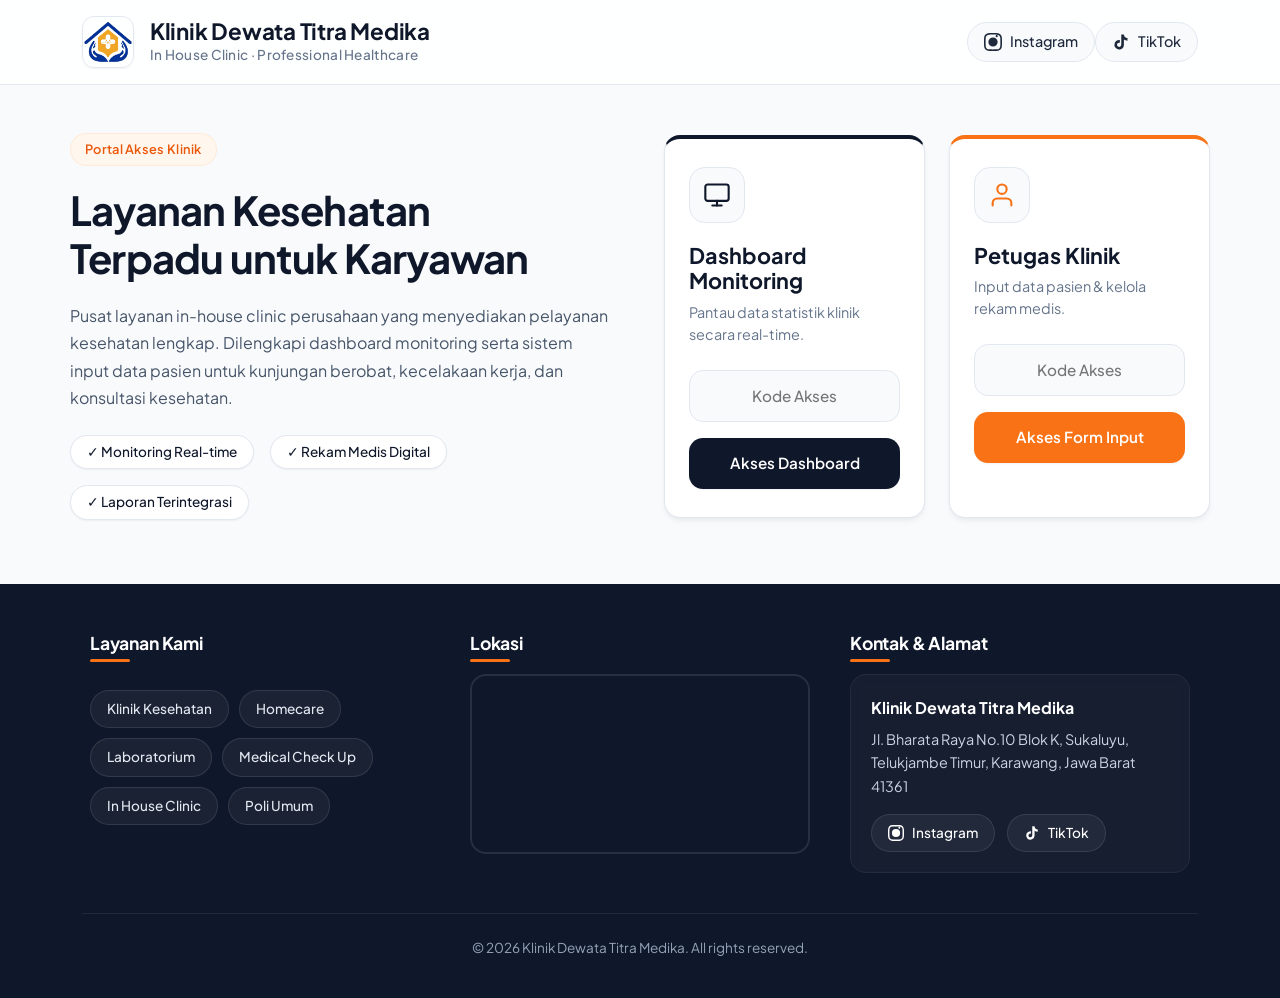
==== index.html @ 8e3abdab "Add files via upload" ====
<!DOCTYPE html>
<html lang="id">
<head>
    <meta charset="UTF-8">
    <meta name="viewport" content="width=device-width, initial-scale=1.0">
    <title>Portal Menu · Klinik Dewata Titra Medika</title>
    
    <!-- Google Fonts: Plus Jakarta Sans -->
    <link rel="preconnect" href="https://fonts.googleapis.com">
    <link rel="preconnect" href="https://fonts.gstatic.com" crossorigin>
    <link href="https://fonts.googleapis.com/css2?family=Plus+Jakarta+Sans:wght@400;500;600;700;800&display=swap" rel="stylesheet">
    
    <!-- Bootstrap 5 CSS -->
    <link href="https://cdn.jsdelivr.net/npm/bootstrap@5.3.0/dist/css/bootstrap.min.css" rel="stylesheet">
    <link rel="stylesheet" href="style.css">
</head>
<body class="d-flex flex-column min-vh-100">

    <!-- WRAPPER -->
    <div class="flex-grow-1">
        
        <!-- HEADER MODERN -->
        <header class="header-modern">
            <div class="container">
                <div class="header-content">
                    <div class="brand-area">
                        <div class="logo-wrapper">
                            <img src="logo.png" alt="Logo Klinik" onerror="this.src='data:image/svg+xml;charset=UTF-8,%3Csvg xmlns=\'http://www.w3.org/2000/svg\' viewBox=\'0 0 100 100\'%3E%3Crect width=\'100\' height=\'100\' fill=\'%231E293B\'/%3E%3Ctext x=\'50\' y=\'55\' font-family=\'Arial\' font-size=\'40\' fill=\'white\' text-anchor=\'middle\'%3E+%3C/text%3E%3C/svg%3E'">
                        </div>
                        <div class="brand-text">
                            <h1 class="brand-title">Klinik Dewata Titra Medika</h1>
                            <span class="brand-subtitle">In House Clinic · Professional Healthcare</span>
                        </div>
                    </div>
                    <div class="header-actions d-none d-lg-flex">
                        <a href="https://www.instagram.com/klinikdewatatirtaofficial" target="_blank" rel="noopener noreferrer" class="btn-social-header">
                            <svg viewBox="0 0 24 24" fill="currentColor" width="18" height="18"><path d="M12 2.163c3.204 0 3.584.012 4.85.07 3.252.148 4.771 1.691 4.919 4.919.058 1.265.069 1.645.069 4.849 0 3.205-.012 3.584-.069 4.849-.149 3.225-1.664 4.771-4.919 4.919-1.266.058-1.644.07-4.85.07-3.204 0-3.584-.012-4.849-.07-3.26-.149-4.771-1.699-4.919-4.92-.058-1.265-.07-1.644-.07-4.849 0-3.204.013-3.583.07-4.849.149-3.227 1.664-4.771 4.919-4.919 1.266-.057 1.645-.069 4.849-.069zm0-2.163c-3.259 0-3.667.014-4.947.072-4.358.2-6.78 2.618-6.98 6.98-.059 1.281-.073 1.689-.073 4.948 0 3.259.014 3.668.072 4.948.2 4.358 2.618 6.78 6.98 6.98 1.281.058 1.689.072 4.948.072 3.259 0 3.668-.014 4.948-.072 4.354-.2 6.782-2.618 6.979-6.98.059-1.28.073-1.689.073-4.948 0-3.259-.014-3.667-.072-4.947-.196-4.354-2.617-6.78-6.979-6.98-1.281-.059-1.69-.073-4.949-.073zM5.838 12a6.162 6.162 0 1112.324 0 6.162 6.162 0 01-12.324 0zM12 16a4 4 0 110-8 4 4 0 010 8zm4.965-10.322a1.44 1.44 0 110-2.881 1.44 1.44 0 010 2.881z"></path></svg>
                            <span>Instagram</span>
                        </a>
                        <a href="https://www.tiktok.com/@klinikdewatatirta" target="_blank" rel="noopener noreferrer" class="btn-social-header">
                            <svg viewBox="0 0 24 24" fill="currentColor" width="18" height="18"><path d="M19.59 6.69a4.83 4.83 0 0 1-3.77-4.25V2h-3.45v13.67a2.89 2.89 0 0 1-5.1 1.82 2.9 2.9 0 0 1 2.31-4.64 2.93 2.93 0 0 1 .88.13V9.4a6.84 6.84 0 0 0-1-.05A6.33 6.33 0 0 0 5 20.1a6.34 6.34 0 0 0 10.86-4.43v-7a8.16 8.16 0 0 0 4.77 1.52v-3.4a4.85 4.85 0 0 1-.96-.1z"></path></svg>
                            <span>TikTok</span>
                        </a>
                    </div>
                </div>
            </div>
        </header>

        <!-- MAIN HERO SECTION -->
        <main class="main-modern container">
            <div class="row align-items-center g-5">
                <!-- Left: Hero text -->
                <div class="col-12 col-lg-6">
                    <div class="hero-content">
                        <div class="hero-badge">Portal Akses Klinik</div>
                        <h2 class="hero-title">Layanan Kesehatan <br>Terpadu untuk Karyawan</h2>
                        <p class="hero-description">Pusat layanan in-house clinic perusahaan yang menyediakan pelayanan kesehatan lengkap. Dilengkapi dashboard monitoring serta sistem input data pasien untuk kunjungan berobat, kecelakaan kerja, dan konsultasi kesehatan.</p>
                        <div class="hero-features d-flex flex-wrap gap-3 mt-4">
                            <span class="feature-tag">✓ Monitoring Real-time</span>
                            <span class="feature-tag">✓ Rekam Medis Digital</span>
                            <span class="feature-tag">✓ Laporan Terintegrasi</span>
                        </div>
                    </div>
                </div>

                <!-- Right: Action Cards -->
                <div class="col-12 col-lg-6">
                    <div class="row g-4">
                        <div class="col-12 col-md-6">
                            <div class="card-modern card-dashboard">
                                <div class="card-icon-wrapper">
                                    <svg viewBox="0 0 24 24" fill="none" stroke="currentColor" stroke-width="1.5" stroke-linecap="round" stroke-linejoin="round">
                                        <rect x="2" y="3" width="20" height="14" rx="2" ry="2"></rect>
                                        <line x1="8" y1="21" x2="16" y2="21"></line>
                                        <line x1="12" y1="17" x2="12" y2="21"></line>
                                    </svg>
                                </div>
                                <h4 class="card-modern-title">Dashboard Monitoring</h4>
                                <p class="card-modern-text">Pantau data statistik klinik secara real-time.</p>
                                <form class="mt-3" onsubmit="handleLogin(event, 'dewata', 'Dashboard/dash.html', 'btnMonitor', 'inputMonitor')">
                                    <div class="input-group-modern">
                                        <input type="password" id="inputMonitor" class="form-control-modern" placeholder="Kode Akses" required autocomplete="off">
                                    </div>
                                    <button type="submit" id="btnMonitor" class="btn-modern btn-modern-primary mt-3">
                                        <span class="btn-text">Akses Dashboard</span>
                                        <div class="spinner-border spinner-border-sm custom-spinner d-none ms-2" role="status"></div>
                                    </button>
                                </form>
                            </div>
                        </div>
                        <div class="col-12 col-md-6">
                            <div class="card-modern card-petugas">
                                <div class="card-icon-wrapper">
                                    <svg viewBox="0 0 24 24" fill="none" stroke="currentColor" stroke-width="1.5" stroke-linecap="round" stroke-linejoin="round">
                                        <path d="M20 21v-2a4 4 0 0 0-4-4H8a4 4 0 0 0-4 4v2"></path>
                                        <circle cx="12" cy="7" r="4"></circle>
                                    </svg>
                                </div>
                                <h4 class="card-modern-title">Petugas Klinik</h4>
                                <p class="card-modern-text">Input data pasien & kelola rekam medis.</p>
                                <form class="mt-3" onsubmit="handleLogin(event, 'ihc', 'input/input.html', 'btnPetugas', 'inputPetugas')">
                                    <div class="input-group-modern">
                                        <input type="password" id="inputPetugas" class="form-control-modern" placeholder="Kode Akses" required autocomplete="off">
                                    </div>
                                    <button type="submit" id="btnPetugas" class="btn-modern btn-modern-secondary mt-3">
                                        <span class="btn-text">Akses Form Input</span>
                                        <div class="spinner-border spinner-border-sm custom-spinner d-none ms-2" role="status"></div>
                                    </button>
                                </form>
                            </div>
                        </div>
                    </div>
                </div>
            </div>
        </main>
    </div>

    <!-- FOOTER MODERN -->
    <footer class="footer-modern">
        <div class="container">
            <div class="row g-4">
                <!-- Kolom 1: Layanan -->
                <div class="col-12 col-md-4">
                    <div class="footer-widget">
                        <h5 class="footer-title">Layanan Kami</h5>
                        <div class="footer-services">
                            <span class="service-badge">Klinik Kesehatan</span>
                            <span class="service-badge">Homecare</span>
                            <span class="service-badge">Laboratorium</span>
                            <span class="service-badge">Medical Check Up</span>
                            <span class="service-badge">In House Clinic</span>
                            <span class="service-badge">Poli Umum</span>
                        </div>
                    </div>
                </div>
                <!-- Kolom 2: Map -->
                <div class="col-12 col-md-4">
                    <div class="footer-widget">
                        <h5 class="footer-title">Lokasi</h5>
                        <div class="footer-map-wrapper">
                            <iframe src="https://www.google.com/maps/embed?pb=!1m18!1m12!1m3!1d3965.481881244488!2d107.28237437355602!3d-6.331557961949011!2m3!1f0!2f0!3f0!3m2!1i1024!2i768!4f13.1!3m3!1m2!1s0x2e699d100906e753%3A0x93b13d843b9dfa4a!2sKlinik%20Dewata%20Tirta%20Medika%20Karawang!5e0!3m2!1sen!2sid!4v1776524588503!5m2!1sen!2sid" style="border:0;" allowfullscreen="" loading="lazy"></iframe>
                        </div>
                    </div>
                </div>
                <!-- Kolom 3: Alamat & Sosmed -->
                <div class="col-12 col-md-4">
                    <div class="footer-widget">
                        <h5 class="footer-title">Kontak & Alamat</h5>
                        <div class="footer-address-box">
                            <p class="mb-2"><strong>Klinik Dewata Titra Medika</strong></p>
                            <p class="mb-3">Jl. Bharata Raya No.10 Blok K, Sukaluyu, Telukjambe Timur, Karawang, Jawa Barat 41361</p>
                            <div class="footer-social-links">
                                <a href="https://www.instagram.com/klinikdewatatirtaofficial" target="_blank" rel="noopener noreferrer" class="social-link-footer">
                                    <svg viewBox="0 0 24 24" fill="currentColor" width="16" height="16"><path d="M12 2.163c3.204 0 3.584.012 4.85.07 3.252.148 4.771 1.691 4.919 4.919.058 1.265.069 1.645.069 4.849 0 3.205-.012 3.584-.069 4.849-.149 3.225-1.664 4.771-4.919 4.919-1.266.058-1.644.07-4.85.07-3.204 0-3.584-.012-4.849-.07-3.26-.149-4.771-1.699-4.919-4.92-.058-1.265-.07-1.644-.07-4.849 0-3.204.013-3.583.07-4.849.149-3.227 1.664-4.771 4.919-4.919 1.266-.057 1.645-.069 4.849-.069zm0-2.163c-3.259 0-3.667.014-4.947.072-4.358.2-6.78 2.618-6.98 6.98-.059 1.281-.073 1.689-.073 4.948 0 3.259.014 3.668.072 4.948.2 4.358 2.618 6.78 6.98 6.98 1.281.058 1.689.072 4.948.072 3.259 0 3.668-.014 4.948-.072 4.354-.2 6.782-2.618 6.979-6.98.059-1.28.073-1.689.073-4.948 0-3.259-.014-3.667-.072-4.947-.196-4.354-2.617-6.78-6.979-6.98-1.281-.059-1.69-.073-4.949-.073zM5.838 12a6.162 6.162 0 1112.324 0 6.162 6.162 0 01-12.324 0zM12 16a4 4 0 110-8 4 4 0 010 8zm4.965-10.322a1.44 1.44 0 110-2.881 1.44 1.44 0 010 2.881z"></path></svg>
                                    Instagram
                                </a>
                                <a href="https://www.tiktok.com/@klinikdewatatirta" target="_blank" rel="noopener noreferrer" class="social-link-footer">
                                    <svg viewBox="0 0 24 24" fill="currentColor" width="16" height="16"><path d="M19.59 6.69a4.83 4.83 0 0 1-3.77-4.25V2h-3.45v13.67a2.89 2.89 0 0 1-5.1 1.82 2.9 2.9 0 0 1 2.31-4.64 2.93 2.93 0 0 1 .88.13V9.4a6.84 6.84 0 0 0-1-.05A6.33 6.33 0 0 0 5 20.1a6.34 6.34 0 0 0 10.86-4.43v-7a8.16 8.16 0 0 0 4.77 1.52v-3.4a4.85 4.85 0 0 1-.96-.1z"></path></svg>
                                    TikTok
                                </a>
                            </div>
                        </div>
                    </div>
                </div>
            </div>
            <div class="footer-bottom">
                <div class="footer-divider"></div>
                <p class="copyright-text">© 2026 Klinik Dewata Titra Medika. All rights reserved.</p>
            </div>
        </div>
    </footer>

    <!-- TOAST NOTIFICATION -->
    <div class="toast-container position-fixed top-0 end-0 p-3" style="z-index: 1055;">
        <div id="statusToast" class="toast toast-modern align-items-center border-0" role="alert" aria-live="assertive" aria-atomic="true">
            <div class="d-flex">
                <div class="toast-body d-flex align-items-center">
                    <svg class="me-2" width="20" height="20" viewBox="0 0 24 24" fill="none" stroke="currentColor" stroke-width="2" stroke-linecap="round" stroke-linejoin="round">
                        <circle cx="12" cy="12" r="10"></circle>
                        <line x1="12" y1="8" x2="12" y2="12"></line>
                        <line x1="12" y1="16" x2="12.01" y2="16"></line>
                    </svg>
                    <span id="toastMessage">Pesan Notifikasi</span>
                </div>
                <button type="button" class="btn-close btn-close-white me-2 m-auto" data-bs-dismiss="toast" aria-label="Close"></button>
            </div>
        </div>
    </div>

    <!-- Bootstrap JS -->
    <script src="https://cdn.jsdelivr.net/npm/bootstrap@5.3.0/dist/js/bootstrap.bundle.min.js"></script>

    <!-- JS Logic -->
    <script>
        function handleLogin(event, expectedCode, redirectUrl, btnId, inputId) {
            event.preventDefault();
            
            const btn = document.getElementById(btnId);
            const input = document.getElementById(inputId);
            const btnText = btn.querySelector('.btn-text');
            const spinner = btn.querySelector('.spinner-border');
            
            const userCode = input.value.trim();

            btn.disabled = true;
            btnText.classList.add('d-none');
            spinner.classList.remove('d-none');
            input.disabled = true;

            setTimeout(() => {
                if (userCode === expectedCode) {
                    showToast('Kode diterima! Mengalihkan halaman...', true);
                    setTimeout(() => { window.location.href = redirectUrl; }, 500);
                } else {
                    btn.disabled = false;
                    btnText.classList.remove('d-none');
                    spinner.classList.add('d-none');
                    input.disabled = false;
                    
                    input.value = '';
                    input.focus();
                    
                    showToast('Kode Akses salah! Silakan periksa kembali.', false);
                }
            }, 800);
        }

        function showToast(message, isSuccess = false) {
            const toastEl = document.getElementById('statusToast');
            const toastMessage = document.getElementById('toastMessage');
            
            toastMessage.innerText = message;
            toastEl.style.backgroundColor = isSuccess ? '#0f172a' : '#f97316';

            const toast = new bootstrap.Toast(toastEl, { delay: 3000 });
            toast.show();
        }
    </script>
</body>
</html>
---- style.css ----
:root {
  /* Color Palette Modern */
  --primary-navy: #0f172a;
  --primary-navy-light: #1e293b;
  --accent-orange: #f97316;
  --accent-orange-dark: #ea580c;
  --accent-orange-soft: #fff7ed;
  
  --bg-light: #f8fafc;
  --bg-white: #ffffff;
  --border-light: #e2e8f0;
  --text-primary: #1e293b;
  --text-secondary: #475569;
  --text-muted: #64748b;
  
  --shadow-xs: 0 1px 2px rgba(0,0,0,0.05);
  --shadow-sm: 0 4px 6px -1px rgba(0,0,0,0.05), 0 2px 4px -1px rgba(0,0,0,0.03);
  --shadow-md: 0 10px 15px -3px rgba(0,0,0,0.05), 0 4px 6px -2px rgba(0,0,0,0.025);
  --shadow-lg: 0 20px 25px -5px rgba(0,0,0,0.05), 0 10px 10px -5px rgba(0,0,0,0.02);
  
  --radius-sm: 12px;
  --radius-md: 16px;
  --radius-lg: 24px;
  --transition: all 0.25s cubic-bezier(0.2, 0, 0, 1);
}

* {
  margin: 0;
  padding: 0;
  box-sizing: border-box;
}

body {
  font-family: 'Plus Jakarta Sans', sans-serif;
  background-color: var(--bg-light);
  color: var(--text-primary);
  line-height: 1.5;
  -webkit-font-smoothing: antialiased;
}

/* ===== HEADER MODERN ===== */
.header-modern {
  background: var(--bg-white);
  padding: 16px 0;
  border-bottom: 1px solid var(--border-light);
  position: sticky;
  top: 0;
  z-index: 100;
  backdrop-filter: blur(8px);
  background: rgba(255, 255, 255, 0.85);
}

.header-content {
  display: flex;
  align-items: center;
  justify-content: space-between;
  flex-wrap: wrap;
  gap: 16px;
}

.brand-area {
  display: flex;
  align-items: center;
  gap: 16px;
}

.logo-wrapper img {
  height: 52px;
  width: auto;
  border-radius: var(--radius-sm);
  box-shadow: var(--shadow-xs);
  border: 1px solid var(--border-light);
}

.brand-text {
  display: flex;
  flex-direction: column;
}

.brand-title {
  font-size: 1.4rem;
  font-weight: 700;
  color: var(--primary-navy);
  letter-spacing: -0.01em;
  margin: 0;
  line-height: 1.2;
}

.brand-subtitle {
  font-size: 0.85rem;
  font-weight: 500;
  color: var(--text-muted);
  letter-spacing: 0.3px;
}

.btn-social-header {
  display: inline-flex;
  align-items: center;
  gap: 8px;
  padding: 8px 16px;
  border-radius: 40px;
  background: var(--bg-light);
  border: 1px solid var(--border-light);
  color: var(--text-primary);
  font-size: 0.9rem;
  font-weight: 500;
  text-decoration: none;
  transition: var(--transition);
}

.btn-social-header:hover {
  background: var(--primary-navy);
  border-color: var(--primary-navy);
  color: white;
  transform: translateY(-1px);
  box-shadow: var(--shadow-sm);
}

.btn-social-header svg {
  transition: var(--transition);
}

.btn-social-header:hover svg {
  fill: white;
}

/* ===== MAIN HERO ===== */
.main-modern {
  padding: 48px 0 64px;
}

.hero-content {
  max-width: 540px;
}

.hero-badge {
  display: inline-block;
  background: var(--accent-orange-soft);
  color: var(--accent-orange-dark);
  font-weight: 600;
  font-size: 0.8rem;
  padding: 6px 14px;
  border-radius: 40px;
  margin-bottom: 20px;
  letter-spacing: 0.3px;
  border: 1px solid rgba(249, 115, 22, 0.1);
}

.hero-title {
  font-size: 2.5rem;
  font-weight: 700;
  color: var(--primary-navy);
  line-height: 1.2;
  letter-spacing: -0.02em;
  margin-bottom: 20px;
}

.hero-description {
  font-size: 1rem;
  color: var(--text-secondary);
  margin-bottom: 24px;
  line-height: 1.7;
}

.feature-tag {
  background: white;
  padding: 6px 16px;
  border-radius: 40px;
  font-size: 0.85rem;
  font-weight: 500;
  color: var(--primary-navy);
  box-shadow: var(--shadow-xs);
  border: 1px solid var(--border-light);
}

/* ===== MODERN CARDS ===== */
.card-modern {
  background: var(--bg-white);
  border-radius: var(--radius-md);
  padding: 28px 24px;
  height: 100%;
  display: flex;
  flex-direction: column;
  box-shadow: var(--shadow-sm);
  border: 1px solid var(--border-light);
  transition: var(--transition);
}

.card-modern:hover {
  transform: translateY(-6px);
  box-shadow: var(--shadow-lg);
  border-color: transparent;
}

.card-dashboard {
  border-top: 4px solid var(--primary-navy);
}

.card-petugas {
  border-top: 4px solid var(--accent-orange);
}

.card-icon-wrapper {
  width: 56px;
  height: 56px;
  border-radius: 16px;
  display: flex;
  align-items: center;
  justify-content: center;
  margin-bottom: 20px;
  background: var(--bg-light);
  border: 1px solid var(--border-light);
}

.card-icon-wrapper svg {
  width: 28px;
  height: 28px;
  stroke-width: 1.8;
}

.card-dashboard .card-icon-wrapper svg {
  stroke: var(--primary-navy);
}

.card-petugas .card-icon-wrapper svg {
  stroke: var(--accent-orange);
}

.card-modern-title {
  font-size: 1.35rem;
  font-weight: 700;
  color: var(--primary-navy);
  margin-bottom: 8px;
}

.card-modern-text {
  color: var(--text-muted);
  font-size: 0.9rem;
  line-height: 1.5;
  margin-bottom: 8px;
}

.input-group-modern {
  width: 100%;
}

.form-control-modern {
  width: 100%;
  padding: 14px 16px;
  border-radius: 14px;
  border: 1.5px solid var(--border-light);
  background: var(--bg-light);
  font-size: 0.95rem;
  transition: var(--transition);
  text-align: center;
  font-weight: 500;
}

.form-control-modern:focus {
  outline: none;
  border-color: var(--primary-navy);
  background: white;
  box-shadow: 0 0 0 4px rgba(15, 23, 42, 0.05);
}

.btn-modern {
  width: 100%;
  padding: 14px 16px;
  border-radius: 14px;
  border: none;
  font-weight: 600;
  font-size: 0.95rem;
  display: flex;
  align-items: center;
  justify-content: center;
  gap: 8px;
  transition: var(--transition);
  cursor: pointer;
  box-shadow: var(--shadow-xs);
}

.btn-modern-primary {
  background: var(--primary-navy);
  color: white;
}

.btn-modern-primary:hover {
  background: #0b1322;
  transform: scale(1.02);
  box-shadow: var(--shadow-md);
}

.btn-modern-secondary {
  background: var(--accent-orange);
  color: white;
}

.btn-modern-secondary:hover {
  background: var(--accent-orange-dark);
  transform: scale(1.02);
  box-shadow: var(--shadow-md);
}

/* ===== FOOTER MODERN ===== */
.footer-modern {
  background: var(--primary-navy);
  color: white;
  padding: 48px 0 24px;
  margin-top: auto;
}

.footer-widget {
  padding: 0 8px;
}

.footer-title {
  font-size: 1.1rem;
  font-weight: 700;
  margin-bottom: 20px;
  color: white;
  letter-spacing: -0.01em;
  position: relative;
  display: inline-block;
}

.footer-title::after {
  content: '';
  position: absolute;
  bottom: -8px;
  left: 0;
  width: 40px;
  height: 3px;
  background: var(--accent-orange);
  border-radius: 3px;
}

.footer-services {
  display: flex;
  flex-wrap: wrap;
  gap: 10px;
  margin-top: 16px;
}

.service-badge {
  background: rgba(255, 255, 255, 0.05);
  border: 1px solid rgba(255, 255, 255, 0.1);
  padding: 8px 16px;
  border-radius: 40px;
  font-size: 0.85rem;
  font-weight: 500;
  color: #e2e8f0;
  transition: var(--transition);
}

.service-badge:hover {
  background: var(--accent-orange);
  border-color: var(--accent-orange);
  color: white;
}

.footer-map-wrapper {
  border-radius: 16px;
  overflow: hidden;
  border: 2px solid rgba(255, 255, 255, 0.1);
  height: 180px;
}

.footer-map-wrapper iframe {
  width: 100%;
  height: 100%;
  display: block;
  filter: grayscale(0.2);
}

.footer-address-box {
  background: rgba(255, 255, 255, 0.03);
  padding: 20px;
  border-radius: 16px;
  border: 1px solid rgba(255, 255, 255, 0.06);
  backdrop-filter: blur(4px);
}

.footer-address-box p {
  font-size: 0.9rem;
  color: #cbd5e1;
  line-height: 1.6;
}

.footer-address-box strong {
  color: white;
  font-size: 1rem;
}

.footer-social-links {
  display: flex;
  gap: 12px;
  margin-top: 16px;
}

.social-link-footer {
  display: inline-flex;
  align-items: center;
  gap: 8px;
  padding: 8px 16px;
  border-radius: 40px;
  background: rgba(255, 255, 255, 0.05);
  border: 1px solid rgba(255, 255, 255, 0.1);
  color: white;
  text-decoration: none;
  font-size: 0.85rem;
  font-weight: 500;
  transition: var(--transition);
}

.social-link-footer:hover {
  background: var(--accent-orange);
  border-color: var(--accent-orange);
  transform: translateY(-2px);
  color: white;
}

.footer-bottom {
  margin-top: 40px;
  text-align: center;
}

.footer-divider {
  height: 1px;
  background: rgba(255, 255, 255, 0.08);
  margin-bottom: 24px;
}

.copyright-text {
  color: #94a3b8;
  font-size: 0.85rem;
}

/* ===== TOAST ===== */
.toast-modern {
  background: var(--primary-navy);
  color: white;
  border-radius: 16px !important;
  box-shadow: var(--shadow-lg);
  border: 1px solid rgba(255,255,255,0.1);
}

/* ===== RESPONSIVE ===== */
@media (max-width: 992px) {
  .hero-title {
    font-size: 2rem;
  }
  .brand-title {
    font-size: 1.2rem;
  }
}

@media (max-width: 768px) {
  .main-modern {
    padding: 32px 0;
  }
  .hero-title {
    font-size: 1.8rem;
  }
  .brand-area {
    width: 100%;
  }
  .footer-title::after {
    width: 30px;
  }
}

@media (max-width: 576px) {
  .card-modern {
    padding: 24px 20px;
  }
  .hero-badge {
    font-size: 0.75rem;
  }
}
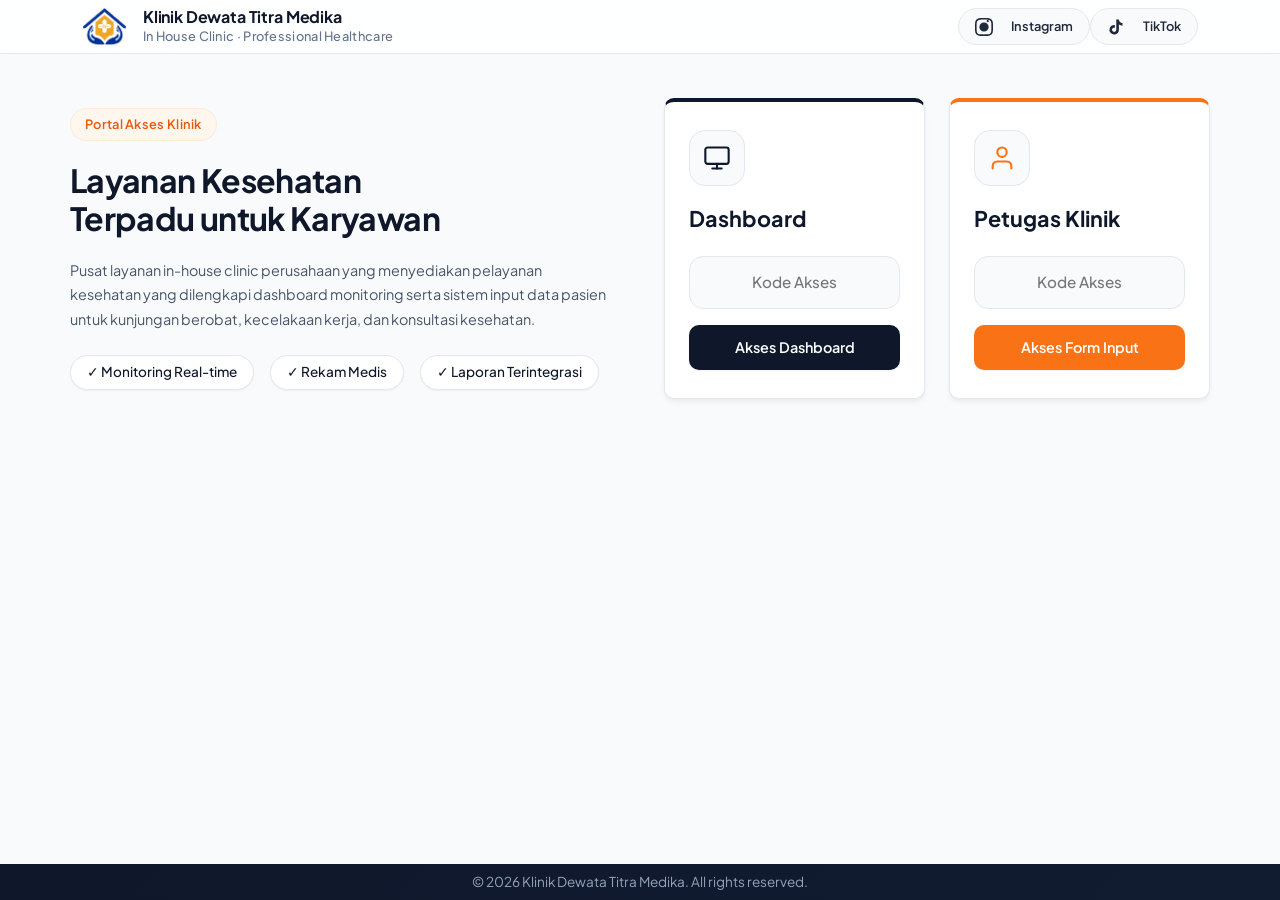
==== commit 186c17d8: "Add files via upload" ====
--- a/index.html
+++ b/index.html
@@ -54,10 +54,10 @@
                     <div class="hero-content">
                         <div class="hero-badge">Portal Akses Klinik</div>
                         <h2 class="hero-title">Layanan Kesehatan <br>Terpadu untuk Karyawan</h2>
-                        <p class="hero-description">Pusat layanan in-house clinic perusahaan yang menyediakan pelayanan kesehatan lengkap. Dilengkapi dashboard monitoring serta sistem input data pasien untuk kunjungan berobat, kecelakaan kerja, dan konsultasi kesehatan.</p>
+                        <p class="hero-description">Pusat layanan in-house clinic perusahaan yang menyediakan pelayanan kesehatan yang dilengkapi dashboard monitoring serta sistem input data pasien untuk kunjungan berobat, kecelakaan kerja, dan konsultasi kesehatan.</p>
                         <div class="hero-features d-flex flex-wrap gap-3 mt-4">
                             <span class="feature-tag">✓ Monitoring Real-time</span>
-                            <span class="feature-tag">✓ Rekam Medis Digital</span>
+                            <span class="feature-tag">✓ Rekam Medis</span>
                             <span class="feature-tag">✓ Laporan Terintegrasi</span>
                         </div>
                     </div>
@@ -75,8 +75,7 @@
                                         <line x1="12" y1="17" x2="12" y2="21"></line>
                                     </svg>
                                 </div>
-                                <h4 class="card-modern-title">Dashboard Monitoring</h4>
-                                <p class="card-modern-text">Pantau data statistik klinik secara real-time.</p>
+                                <h4 class="card-modern-title">Dashboard</h4>
                                 <form class="mt-3" onsubmit="handleLogin(event, 'dewata', 'Dashboard/dash.html', 'btnMonitor', 'inputMonitor')">
                                     <div class="input-group-modern">
                                         <input type="password" id="inputMonitor" class="form-control-modern" placeholder="Kode Akses" required autocomplete="off">
@@ -97,7 +96,6 @@
                                     </svg>
                                 </div>
                                 <h4 class="card-modern-title">Petugas Klinik</h4>
-                                <p class="card-modern-text">Input data pasien & kelola rekam medis.</p>
                                 <form class="mt-3" onsubmit="handleLogin(event, 'ihc', 'input/input.html', 'btnPetugas', 'inputPetugas')">
                                     <div class="input-group-modern">
                                         <input type="password" id="inputPetugas" class="form-control-modern" placeholder="Kode Akses" required autocomplete="off">
@@ -116,58 +114,10 @@
     </div>
 
     <!-- FOOTER MODERN -->
-    <footer class="footer-modern">
-        <div class="container">
-            <div class="row g-4">
-                <!-- Kolom 1: Layanan -->
-                <div class="col-12 col-md-4">
-                    <div class="footer-widget">
-                        <h5 class="footer-title">Layanan Kami</h5>
-                        <div class="footer-services">
-                            <span class="service-badge">Klinik Kesehatan</span>
-                            <span class="service-badge">Homecare</span>
-                            <span class="service-badge">Laboratorium</span>
-                            <span class="service-badge">Medical Check Up</span>
-                            <span class="service-badge">In House Clinic</span>
-                            <span class="service-badge">Poli Umum</span>
-                        </div>
-                    </div>
-                </div>
-                <!-- Kolom 2: Map -->
-                <div class="col-12 col-md-4">
-                    <div class="footer-widget">
-                        <h5 class="footer-title">Lokasi</h5>
-                        <div class="footer-map-wrapper">
-                            <iframe src="https://www.google.com/maps/embed?pb=!1m18!1m12!1m3!1d3965.481881244488!2d107.28237437355602!3d-6.331557961949011!2m3!1f0!2f0!3f0!3m2!1i1024!2i768!4f13.1!3m3!1m2!1s0x2e699d100906e753%3A0x93b13d843b9dfa4a!2sKlinik%20Dewata%20Tirta%20Medika%20Karawang!5e0!3m2!1sen!2sid!4v1776524588503!5m2!1sen!2sid" style="border:0;" allowfullscreen="" loading="lazy"></iframe>
-                        </div>
-                    </div>
-                </div>
-                <!-- Kolom 3: Alamat & Sosmed -->
-                <div class="col-12 col-md-4">
-                    <div class="footer-widget">
-                        <h5 class="footer-title">Kontak & Alamat</h5>
-                        <div class="footer-address-box">
-                            <p class="mb-2"><strong>Klinik Dewata Titra Medika</strong></p>
-                            <p class="mb-3">Jl. Bharata Raya No.10 Blok K, Sukaluyu, Telukjambe Timur, Karawang, Jawa Barat 41361</p>
-                            <div class="footer-social-links">
-                                <a href="https://www.instagram.com/klinikdewatatirtaofficial" target="_blank" rel="noopener noreferrer" class="social-link-footer">
-                                    <svg viewBox="0 0 24 24" fill="currentColor" width="16" height="16"><path d="M12 2.163c3.204 0 3.584.012 4.85.07 3.252.148 4.771 1.691 4.919 4.919.058 1.265.069 1.645.069 4.849 0 3.205-.012 3.584-.069 4.849-.149 3.225-1.664 4.771-4.919 4.919-1.266.058-1.644.07-4.85.07-3.204 0-3.584-.012-4.849-.07-3.26-.149-4.771-1.699-4.919-4.92-.058-1.265-.07-1.644-.07-4.849 0-3.204.013-3.583.07-4.849.149-3.227 1.664-4.771 4.919-4.919 1.266-.057 1.645-.069 4.849-.069zm0-2.163c-3.259 0-3.667.014-4.947.072-4.358.2-6.78 2.618-6.98 6.98-.059 1.281-.073 1.689-.073 4.948 0 3.259.014 3.668.072 4.948.2 4.358 2.618 6.78 6.98 6.98 1.281.058 1.689.072 4.948.072 3.259 0 3.668-.014 4.948-.072 4.354-.2 6.782-2.618 6.979-6.98.059-1.28.073-1.689.073-4.948 0-3.259-.014-3.667-.072-4.947-.196-4.354-2.617-6.78-6.979-6.98-1.281-.059-1.69-.073-4.949-.073zM5.838 12a6.162 6.162 0 1112.324 0 6.162 6.162 0 01-12.324 0zM12 16a4 4 0 110-8 4 4 0 010 8zm4.965-10.322a1.44 1.44 0 110-2.881 1.44 1.44 0 010 2.881z"></path></svg>
-                                    Instagram
-                                </a>
-                                <a href="https://www.tiktok.com/@klinikdewatatirta" target="_blank" rel="noopener noreferrer" class="social-link-footer">
-                                    <svg viewBox="0 0 24 24" fill="currentColor" width="16" height="16"><path d="M19.59 6.69a4.83 4.83 0 0 1-3.77-4.25V2h-3.45v13.67a2.89 2.89 0 0 1-5.1 1.82 2.9 2.9 0 0 1 2.31-4.64 2.93 2.93 0 0 1 .88.13V9.4a6.84 6.84 0 0 0-1-.05A6.33 6.33 0 0 0 5 20.1a6.34 6.34 0 0 0 10.86-4.43v-7a8.16 8.16 0 0 0 4.77 1.52v-3.4a4.85 4.85 0 0 1-.96-.1z"></path></svg>
-                                    TikTok
-                                </a>
-                            </div>
-                        </div>
-                    </div>
-                </div>
-            </div>
+    <footer class="footer-modern"> 
             <div class="footer-bottom">
-                <div class="footer-divider"></div>
                 <p class="copyright-text">© 2026 Klinik Dewata Titra Medika. All rights reserved.</p>
             </div>
-        </div>
     </footer>
 
     <!-- TOAST NOTIFICATION -->
--- a/style.css
+++ b/style.css
@@ -18,9 +18,7 @@
   --shadow-md: 0 10px 15px -3px rgba(0,0,0,0.05), 0 4px 6px -2px rgba(0,0,0,0.025);
   --shadow-lg: 0 20px 25px -5px rgba(0,0,0,0.05), 0 10px 10px -5px rgba(0,0,0,0.02);
   
-  --radius-sm: 12px;
-  --radius-md: 16px;
-  --radius-lg: 24px;
+  --radius-sm: 10px;
   --transition: all 0.25s cubic-bezier(0.2, 0, 0, 1);
 }
 
@@ -41,7 +39,7 @@
 /* ===== HEADER MODERN ===== */
 .header-modern {
   background: var(--bg-white);
-  padding: 16px 0;
+  padding: 4px 0;
   border-bottom: 1px solid var(--border-light);
   position: sticky;
   top: 0;
@@ -55,21 +53,18 @@
   align-items: center;
   justify-content: space-between;
   flex-wrap: wrap;
+  gap: 10px;
+}
+
+.brand-area {
+  display: flex;
+  align-items: center;
   gap: 16px;
 }
 
-.brand-area {
-  display: flex;
-  align-items: center;
-  gap: 16px;
-}
-
 .logo-wrapper img {
-  height: 52px;
+  height: 45px;
   width: auto;
-  border-radius: var(--radius-sm);
-  box-shadow: var(--shadow-xs);
-  border: 1px solid var(--border-light);
 }
 
 .brand-text {
@@ -78,7 +73,7 @@
 }
 
 .brand-title {
-  font-size: 1.4rem;
+  font-size: 1rem;
   font-weight: 700;
   color: var(--primary-navy);
   letter-spacing: -0.01em;
@@ -87,7 +82,7 @@
 }
 
 .brand-subtitle {
-  font-size: 0.85rem;
+  font-size: 0.8rem;
   font-weight: 500;
   color: var(--text-muted);
   letter-spacing: 0.3px;
@@ -96,14 +91,14 @@
 .btn-social-header {
   display: inline-flex;
   align-items: center;
-  gap: 8px;
+  gap: 18px;
   padding: 8px 16px;
   border-radius: 40px;
   background: var(--bg-light);
   border: 1px solid var(--border-light);
   color: var(--text-primary);
-  font-size: 0.9rem;
-  font-weight: 500;
+  font-size: 0.8rem;
+  font-weight: 600;
   text-decoration: none;
   transition: var(--transition);
 }
@@ -126,7 +121,7 @@
 
 /* ===== MAIN HERO ===== */
 .main-modern {
-  padding: 48px 0 64px;
+  padding: 44px 0 50px;
 }
 
 .hero-content {
@@ -147,7 +142,7 @@
 }
 
 .hero-title {
-  font-size: 2.5rem;
+  font-size: 2rem;
   font-weight: 700;
   color: var(--primary-navy);
   line-height: 1.2;
@@ -156,7 +151,7 @@
 }
 
 .hero-description {
-  font-size: 1rem;
+  font-size: 0.9rem;
   color: var(--text-secondary);
   margin-bottom: 24px;
   line-height: 1.7;
@@ -176,7 +171,7 @@
 /* ===== MODERN CARDS ===== */
 .card-modern {
   background: var(--bg-white);
-  border-radius: var(--radius-md);
+  border-radius: var(--radius-sm);
   padding: 28px 24px;
   height: 100%;
   display: flex;
@@ -230,13 +225,6 @@
   font-size: 1.35rem;
   font-weight: 700;
   color: var(--primary-navy);
-  margin-bottom: 8px;
-}
-
-.card-modern-text {
-  color: var(--text-muted);
-  font-size: 0.9rem;
-  line-height: 1.5;
   margin-bottom: 8px;
 }
 
@@ -265,11 +253,11 @@
 
 .btn-modern {
   width: 100%;
-  padding: 14px 16px;
-  border-radius: 14px;
+  padding: 12px 14px;
+  border-radius: 10px;
   border: none;
   font-weight: 600;
-  font-size: 0.95rem;
+  font-size: 0.9rem;
   display: flex;
   align-items: center;
   justify-content: center;
@@ -303,134 +291,18 @@
 
 /* ===== FOOTER MODERN ===== */
 .footer-modern {
-  background: var(--primary-navy);
-  color: white;
-  padding: 48px 0 24px;
-  margin-top: auto;
-}
-
-.footer-widget {
-  padding: 0 8px;
-}
-
-.footer-title {
-  font-size: 1.1rem;
-  font-weight: 700;
-  margin-bottom: 20px;
-  color: white;
-  letter-spacing: -0.01em;
-  position: relative;
-  display: inline-block;
-}
-
-.footer-title::after {
-  content: '';
-  position: absolute;
-  bottom: -8px;
-  left: 0;
-  width: 40px;
-  height: 3px;
-  background: var(--accent-orange);
-  border-radius: 3px;
-}
-
-.footer-services {
-  display: flex;
-  flex-wrap: wrap;
-  gap: 10px;
-  margin-top: 16px;
-}
-
-.service-badge {
-  background: rgba(255, 255, 255, 0.05);
-  border: 1px solid rgba(255, 255, 255, 0.1);
-  padding: 8px 16px;
-  border-radius: 40px;
-  font-size: 0.85rem;
-  font-weight: 500;
-  color: #e2e8f0;
-  transition: var(--transition);
-}
-
-.service-badge:hover {
-  background: var(--accent-orange);
-  border-color: var(--accent-orange);
-  color: white;
-}
-
-.footer-map-wrapper {
-  border-radius: 16px;
-  overflow: hidden;
-  border: 2px solid rgba(255, 255, 255, 0.1);
-  height: 180px;
-}
-
-.footer-map-wrapper iframe {
-  width: 100%;
-  height: 100%;
-  display: block;
-  filter: grayscale(0.2);
-}
-
-.footer-address-box {
-  background: rgba(255, 255, 255, 0.03);
-  padding: 20px;
-  border-radius: 16px;
-  border: 1px solid rgba(255, 255, 255, 0.06);
-  backdrop-filter: blur(4px);
-}
-
-.footer-address-box p {
-  font-size: 0.9rem;
-  color: #cbd5e1;
-  line-height: 1.6;
-}
-
-.footer-address-box strong {
-  color: white;
-  font-size: 1rem;
-}
-
-.footer-social-links {
-  display: flex;
-  gap: 12px;
-  margin-top: 16px;
-}
-
-.social-link-footer {
-  display: inline-flex;
-  align-items: center;
-  gap: 8px;
-  padding: 8px 16px;
-  border-radius: 40px;
-  background: rgba(255, 255, 255, 0.05);
-  border: 1px solid rgba(255, 255, 255, 0.1);
-  color: white;
-  text-decoration: none;
-  font-size: 0.85rem;
-  font-weight: 500;
-  transition: var(--transition);
-}
-
-.social-link-footer:hover {
-  background: var(--accent-orange);
-  border-color: var(--accent-orange);
-  transform: translateY(-2px);
+  background: linear-gradient(135deg, var(--primary-navy) 0%, #111c31 100%);
   color: white;
 }
 
 .footer-bottom {
-  margin-top: 40px;
+  margin-top: 8px;
+
   text-align: center;
 }
 
-.footer-divider {
-  height: 1px;
-  background: rgba(255, 255, 255, 0.08);
-  margin-bottom: 24px;
-}
-
 .copyright-text {
+    margin-bottom: 8px;
   color: #94a3b8;
   font-size: 0.85rem;
 }
@@ -442,38 +314,4 @@
   border-radius: 16px !important;
   box-shadow: var(--shadow-lg);
   border: 1px solid rgba(255,255,255,0.1);
-}
-
-/* ===== RESPONSIVE ===== */
-@media (max-width: 992px) {
-  .hero-title {
-    font-size: 2rem;
-  }
-  .brand-title {
-    font-size: 1.2rem;
-  }
-}
-
-@media (max-width: 768px) {
-  .main-modern {
-    padding: 32px 0;
-  }
-  .hero-title {
-    font-size: 1.8rem;
-  }
-  .brand-area {
-    width: 100%;
-  }
-  .footer-title::after {
-    width: 30px;
-  }
-}
-
-@media (max-width: 576px) {
-  .card-modern {
-    padding: 24px 20px;
-  }
-  .hero-badge {
-    font-size: 0.75rem;
-  }
 }
